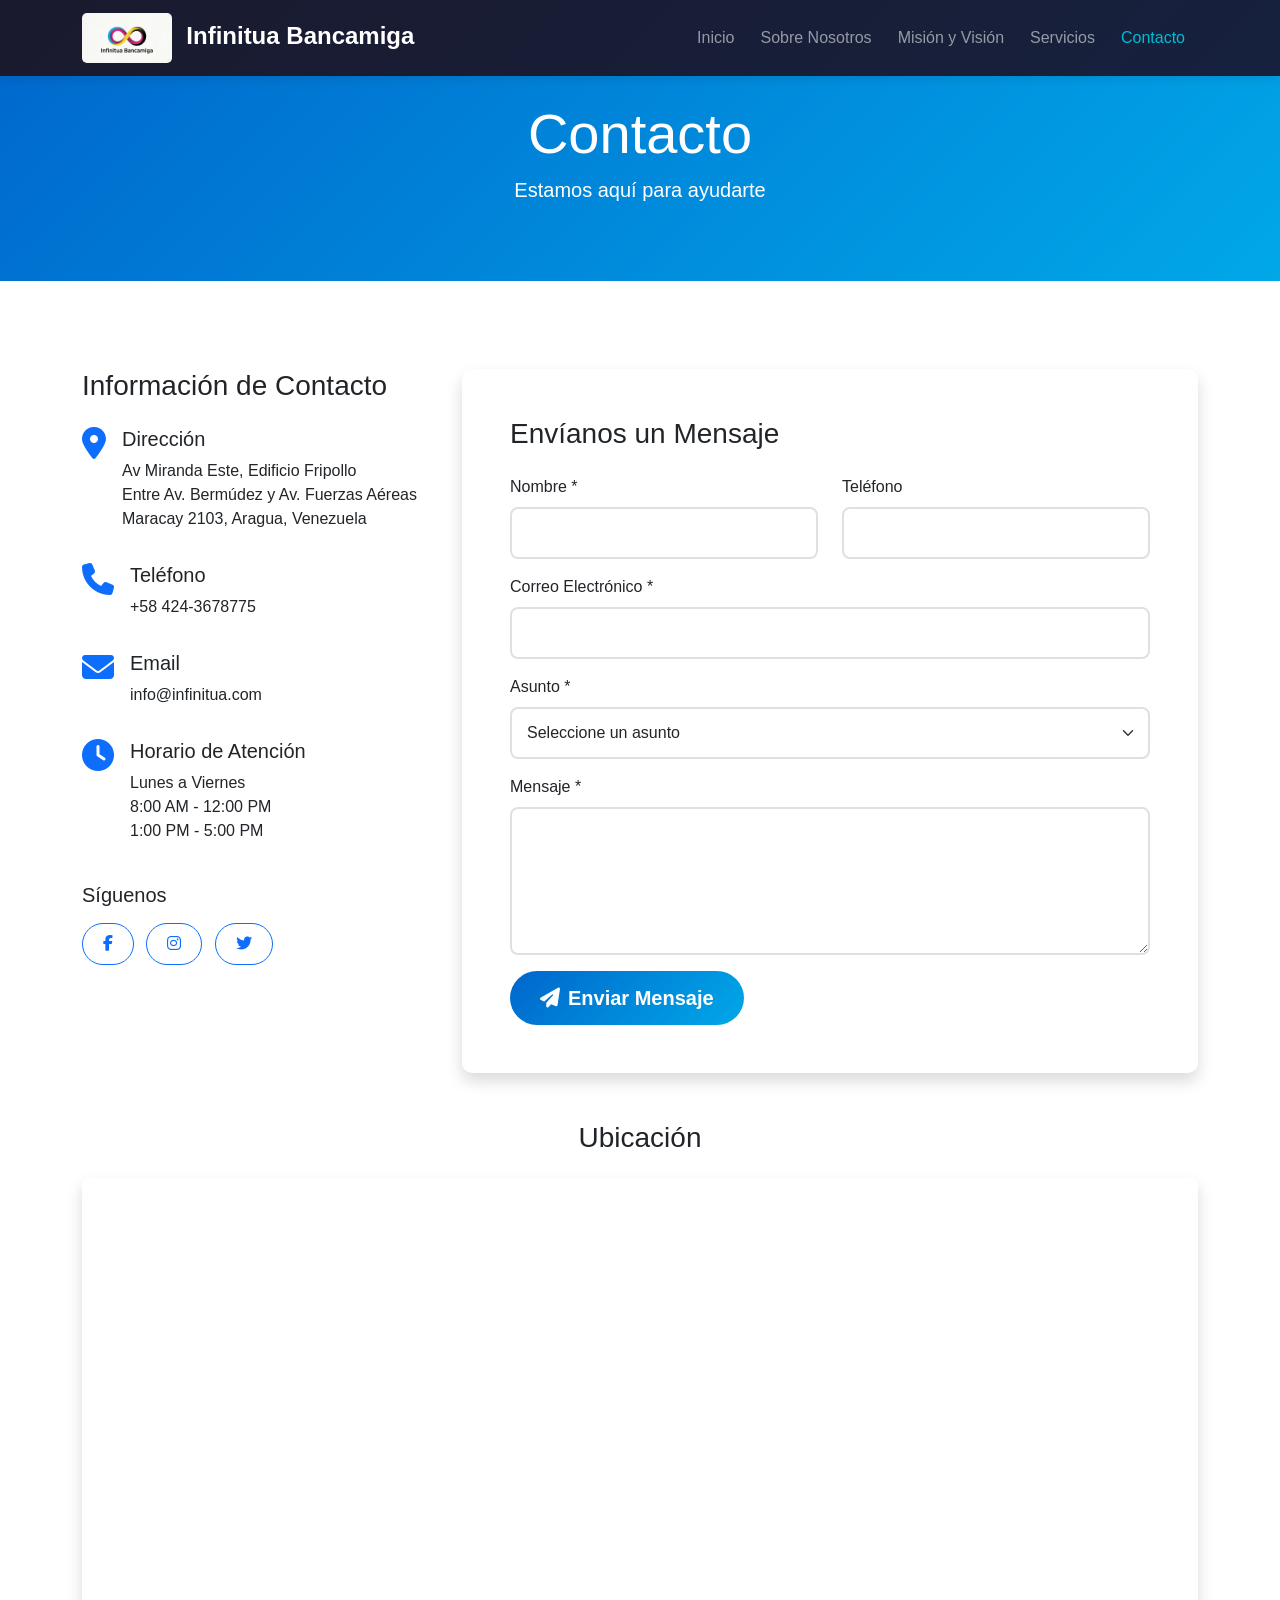
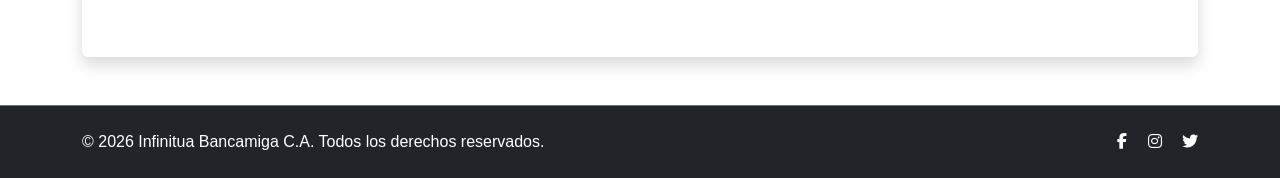
==== contacto.html @ 6f5a1e12 "Add files via upload" ====
<!DOCTYPE html>
<html lang="es">
<head>
    <meta charset="UTF-8">
    <meta name="viewport" content="width=device-width, initial-scale=1.0">
    <meta name="description" content="Contacta a Infinitua Bancamiga. Estamos en Maracay, Aragua. Teléfono: +58 424-3678775">
    <title>Contacto | Infinitua Bancamiga</title>
    
    <link href="https://cdn.jsdelivr.net/npm/bootstrap@5.3.0/dist/css/bootstrap.min.css" rel="stylesheet">
    <link rel="stylesheet" href="https://cdnjs.cloudflare.com/ajax/libs/font-awesome/6.4.0/css/all.min.css">
    <link rel="stylesheet" href="css/styles.css">
</head>
<body>
    <!-- Navigation -->
    <nav class="navbar navbar-expand-lg navbar-dark fixed-top">
        <div class="container">
            <a class="navbar-brand" href="index.html">
                <img src="logo.png" alt="Infinitua Bancamiga" height="50">
                <span class="ms-2">Infinitua Bancamiga</span>
            </a>
            <button class="navbar-toggler" type="button" data-bs-toggle="collapse" data-bs-target="#navbarNav">
                <span class="navbar-toggler-icon"></span>
            </button>
            <div class="collapse navbar-collapse" id="navbarNav">
                <ul class="navbar-nav ms-auto">
                    <li class="nav-item">
                        <a class="nav-link" href="index.html">Inicio</a>
                    </li>
                    <li class="nav-item">
                        <a class="nav-link" href="nosotros.html">Sobre Nosotros</a>
                    </li>
                    <li class="nav-item">
                        <a class="nav-link" href="mision-vision.html">Misión y Visión</a>
                    </li>
                    <li class="nav-item">
                        <a class="nav-link" href="servicios.html">Servicios</a>
                    </li>
                    <li class="nav-item">
                        <a class="nav-link active" href="contacto.html">Contacto</a>
                    </li>
                </ul>
            </div>
        </div>
    </nav>

    <!-- Page Header -->
    <header class="page-header">
        <div class="container text-center text-white">
            <h1 class="display-4">Contacto</h1>
            <p class="lead">Estamos aquí para ayudarte</p>
        </div>
    </header>

    <!-- Contact Section -->
    <section class="py-5">
        <div class="container">
            <div class="row g-4">
                <!-- Contact Info -->
                <div class="col-lg-4">
                    <div class="mb-4">
                        <h3 class="mb-4">Información de Contacto</h3>
                        <div class="d-flex mb-3">
                            <div class="flex-shrink-0">
                                <i class="fas fa-map-marker-alt fa-2x text-primary"></i>
                            </div>
                            <div class="flex-grow-1 ms-3">
                                <h5>Dirección</h5>
                                <p>Av Miranda Este, Edificio Fripollo<br>Entre Av. Bermúdez y Av. Fuerzas Aéreas<br>Maracay 2103, Aragua, Venezuela</p>
                            </div>
                        </div>
                        
                        <div class="d-flex mb-3">
                            <div class="flex-shrink-0">
                                <i class="fas fa-phone fa-2x text-primary"></i>
                            </div>
                            <div class="flex-grow-1 ms-3">
                                <h5>Teléfono</h5>
                                <p>+58 424-3678775</p>
                            </div>
                        </div>
                        
                        <div class="d-flex mb-3">
                            <div class="flex-shrink-0">
                                <i class="fas fa-envelope fa-2x text-primary"></i>
                            </div>
                            <div class="flex-grow-1 ms-3">
                                <h5>Email</h5>
                                <p>info@infinitua.com</p>
                            </div>
                        </div>
                        
                        <div class="d-flex mb-3">
                            <div class="flex-shrink-0">
                                <i class="fas fa-clock fa-2x text-primary"></i>
                            </div>
                            <div class="flex-grow-1 ms-3">
                                <h5>Horario de Atención</h5>
                                <p>Lunes a Viernes<br>8:00 AM - 12:00 PM<br>1:00 PM - 5:00 PM</p>
                            </div>
                        </div>
                    </div>

                    <div>
                        <h5 class="mb-3">Síguenos</h5>
                        <a href="#" class="btn btn-outline-primary me-2"><i class="fab fa-facebook-f"></i></a>
                        <a href="#" class="btn btn-outline-primary me-2"><i class="fab fa-instagram"></i></a>
                        <a href="#" class="btn btn-outline-primary"><i class="fab fa-twitter"></i></a>
                    </div>
                </div>

                <!-- Contact Form -->
                <div class="col-lg-8">
                    <div class="card border-0 shadow">
                        <div class="card-body p-4 p-md-5">
                            <h3 class="mb-4">Envíanos un Mensaje</h3>
                            <form id="contactForm">
                                <div class="row">
                                    <div class="col-md-6 mb-3">
                                        <label for="nombre" class="form-label">Nombre *</label>
                                        <input type="text" class="form-control" id="nombre" name="nombre" required>
                                    </div>
                                    <div class="col-md-6 mb-3">
                                        <label for="telefono" class="form-label">Teléfono</label>
                                        <input type="tel" class="form-control" id="telefono" name="telefono">
                                    </div>
                                </div>
                                
                                <div class="mb-3">
                                    <label for="email" class="form-label">Correo Electrónico *</label>
                                    <input type="email" class="form-control" id="email" name="email" required>
                                </div>
                                
                                <div class="mb-3">
                                    <label for="asunto" class="form-label">Asunto *</label>
                                    <select class="form-select" id="asunto" name="asunto" required>
                                        <option value="">Seleccione un asunto</option>
                                        <option value="cotizacion">Solicitud de Cotización</option>
                                        <option value="informacion">Información General</option>
                                        <option value="diseno">Servicios de Diseño</option>
                                        <option value="impresion">Servicios de Impresión</option>
                                        <option value="otro">Otro</option>
                                    </select>
                                </div>
                                
                                <div class="mb-3">
                                    <label for="mensaje" class="form-label">Mensaje *</label>
                                    <textarea class="form-control" id="mensaje" name="mensaje" rows="5" required></textarea>
                                </div>
                                
                                <button type="submit" class="btn btn-primary btn-lg">
                                    <i class="fas fa-paper-plane me-2"></i>Enviar Mensaje
                                </button>
                            </form>
                        </div>
                    </div>
                </div>
            </div>

            <!-- Map -->
            <div class="row mt-5">
                <div class="col-12">
                    <h3 class="mb-4 text-center">Ubicación</h3>
                    <div class="ratio ratio-21x9 rounded overflow-hidden shadow">
                        <iframe 
                            src="https://www.google.com/maps/embed?pb=!1m18!1m12!1m3!1d3925.1234567890123!2d-67.59123456789012!3d10.241234567890123!2m3!1f0!2f0!3f0!3m2!1i1024!2i768!4f13.1!3m3!1m2!1s0x8c2b1234567890ab%3A0x1234567890abcdef!2sAv%20Miranda%20Este%2C%20Maracay%202103%2C%20Aragua!5e0!3m2!1ses!2sve!4v1234567890123!5m2!1ses!2sve" 
                            style="border:0;" 
                            allowfullscreen="" 
                            loading="lazy" 
                            referrerpolicy="no-referrer-when-downgrade">
                        </iframe>
                    </div>
                </div>
            </div>
        </div>
    </section>

    <!-- Footer -->
    <footer class="bg-dark text-white py-4 border-top border-secondary">
        <div class="container">
            <div class="row">
                <div class="col-md-6">
                    <p class="mb-0">&copy; 2026 Infinitua Bancamiga C.A. Todos los derechos reservados.</p>
                </div>
                <div class="col-md-6 text-md-end">
                    <a href="#" class="text-white me-3"><i class="fab fa-facebook-f"></i></a>
                    <a href="#" class="text-white me-3"><i class="fab fa-instagram"></i></a>
                    <a href="#" class="text-white"><i class="fab fa-twitter"></i></a>
                </div>
            </div>
        </div>
    </footer>

    <script src="https://cdn.jsdelivr.net/npm/bootstrap@5.3.0/dist/js/bootstrap.bundle.min.js"></script>
    <script src="js/main.js"></script>
</body>
</html>
---- css/styles.css ----
/* Variables */
:root {
    --primary-color: #0066cc;
    --secondary-color: #00a8e8;
    --accent-cyan: #00bcd4;
    --accent-magenta: #e91e63;
    --accent-yellow: #ffeb3b;
    --accent-black: #212121;
    --dark-bg: #1a1a2e;
}

/* General Styles */
body {
    font-family: 'Segoe UI', Tahoma, Geneva, Verdana, sans-serif;
    padding-top: 76px;
}

/* Navbar */
.navbar {
    background: linear-gradient(135deg, var(--dark-bg) 0%, #16213e 100%);
    box-shadow: 0 2px 10px rgba(0,0,0,0.1);
    transition: all 0.3s ease;
}

.navbar-brand {
    font-weight: 700;
    font-size: 1.5rem;
}

.navbar-brand img {
    border-radius: 5px;
}

.nav-link {
    font-weight: 500;
    margin: 0 5px;
    transition: color 0.3s ease;
}

.nav-link:hover,
.nav-link.active {
    color: var(--accent-cyan) !important;
}

/* Hero Section */
.hero-section {
    background: linear-gradient(135deg, rgba(0,102,204,0.9) 0%, rgba(0,168,232,0.8) 100%),
                url('https://images.unsplash.com/photo-1562654501-a0ccc02a9e1a?w=1920') center/cover;
    min-height: 600px;
    display: flex;
    align-items: center;
    margin-top: -76px;
    padding-top: 76px;
}

/* Page Header */
.page-header {
    background: linear-gradient(135deg, var(--primary-color) 0%, var(--secondary-color) 100%);
    padding: 100px 0 60px;
    margin-top: -76px;
    margin-bottom: 40px;
}

/* Feature Cards */
.feature-card {
    background: white;
    border-radius: 10px;
    box-shadow: 0 5px 15px rgba(0,0,0,0.08);
    transition: transform 0.3s ease, box-shadow 0.3s ease;
    height: 100%;
}

.feature-card:hover {
    transform: translateY(-10px);
    box-shadow: 0 15px 30px rgba(0,0,0,0.15);
}

/* Cards */
.card {
    transition: transform 0.3s ease, box-shadow 0.3s ease;
    border-radius: 10px;
    overflow: hidden;
}

.hover-shadow:hover {
    transform: translateY(-5px);
    box-shadow: 0 15px 35px rgba(0,0,0,0.2) !important;
}

.card-img-top {
    height: 250px;
    object-fit: cover;
}

/* Buttons */
.btn-primary {
    background: linear-gradient(135deg, var(--primary-color) 0%, var(--secondary-color) 100%);
    border: none;
    padding: 12px 30px;
    font-weight: 600;
    border-radius: 50px;
    transition: all 0.3s ease;
}

.btn-primary:hover {
    transform: translateY(-2px);
    box-shadow: 0 5px 15px rgba(0,102,204,0.4);
}

.btn-outline-primary {
    border-radius: 50px;
    padding: 8px 20px;
}

/* Form Styles */
.form-control,
.form-select {
    padding: 12px 15px;
    border-radius: 8px;
    border: 2px solid #e0e0e0;
    transition: all 0.3s ease;
}

.form-control:focus,
.form-select:focus {
    border-color: var(--primary-color);
    box-shadow: 0 0 0 0.2rem rgba(0,102,204,0.25);
}

/* Social Media Icons */
.fab {
    transition: transform 0.3s ease;
}

.fab:hover {
    transform: scale(1.2);
}

/* Footer */
footer a {
    transition: color 0.3s ease;
}

footer a:hover {
    color: var(--accent-cyan) !important;
}

/* Animations */
@keyframes fadeInUp {
    from {
        opacity: 0;
        transform: translateY(30px);
    }
    to {
        opacity: 1;
        transform: translateY(0);
    }
}

.animate-on-scroll {
    animation: fadeInUp 0.8s ease forwards;
}

/* Responsive */
@media (max-width: 768px) {
    .hero-section {
        min-height: 500px;
        text-align: center;
    }
    
    .hero-section h1 {
        font-size: 2rem;
    }
    
    .page-header {
        padding: 80px 0 40px;
    }
    
    .navbar-brand span {
        font-size: 1.2rem;
    }
}

/* Custom Scrollbar */
::-webkit-scrollbar {
    width: 10px;
}

::-webkit-scrollbar-track {
    background: #f1f1f1;
}

::-webkit-scrollbar-thumb {
    background: var(--primary-color);
    border-radius: 5px;
}

::-webkit-scrollbar-thumb:hover {
    background: var(--secondary-color);
}

/* Loading Spinner */
.spinner-overlay {
    position: fixed;
    top: 0;
    left: 0;
    width: 100%;
    height: 100%;
    background: rgba(255,255,255,0.9);
    display: flex;
    justify-content: center;
    align-items: center;
    z-index: 9999;
}

/* Print Styles */
@media print {
    .navbar,
    footer,
    .no-print {
        display: none !important;
    }
    
    body {
        padding-top: 0;
    }
}
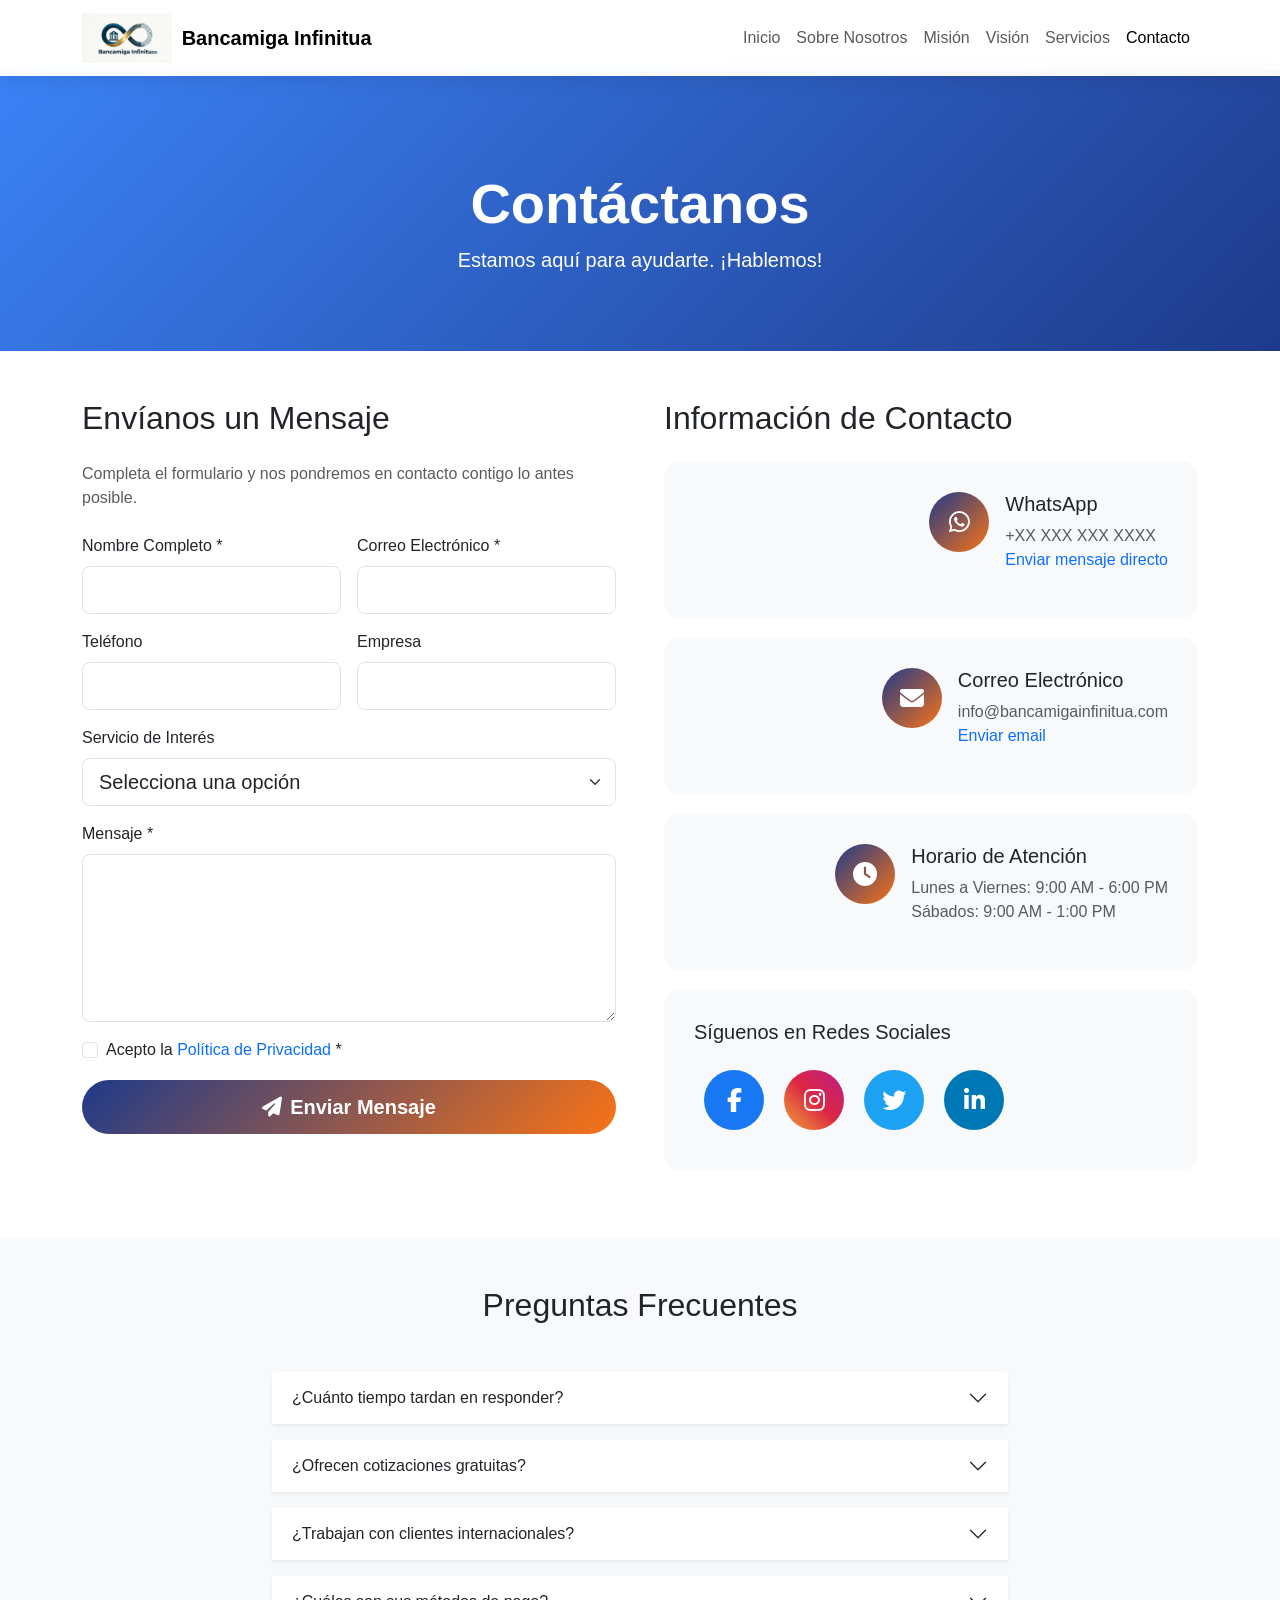
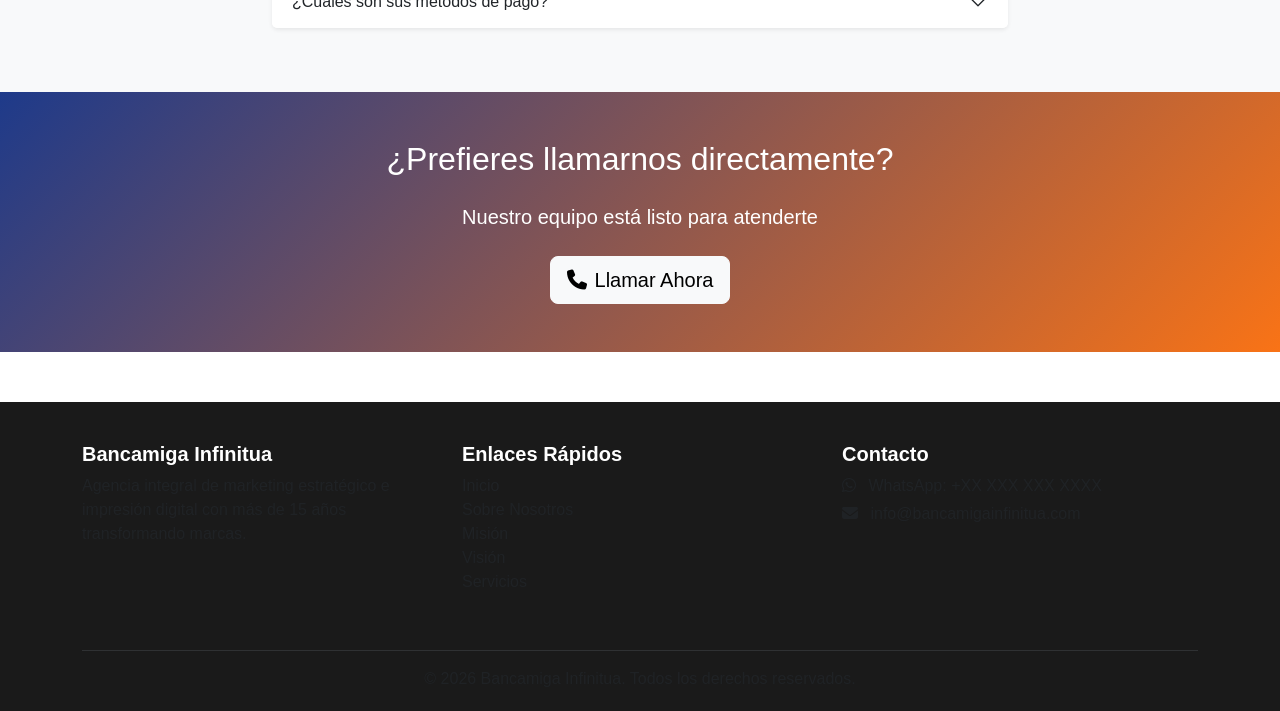
==== commit fabd7105: "Add files via upload" ====
--- a/contacto.html
+++ b/contacto.html
@@ -3,20 +3,131 @@
 <head>
     <meta charset="UTF-8">
     <meta name="viewport" content="width=device-width, initial-scale=1.0">
-    <meta name="description" content="Contacta a Infinitua Bancamiga. Estamos en Maracay, Aragua. Teléfono: +58 424-3678775">
-    <title>Contacto | Infinitua Bancamiga</title>
-    
+    <meta name="description" content="Contacta a Bancamiga Infinitua - Estamos listos para ayudarte. Escríbenos por WhatsApp, email o visita nuestras oficinas.">
+    <title>Contacto | Bancamiga Infinitua</title>
     <link href="https://cdn.jsdelivr.net/npm/bootstrap@5.3.0/dist/css/bootstrap.min.css" rel="stylesheet">
     <link rel="stylesheet" href="https://cdnjs.cloudflare.com/ajax/libs/font-awesome/6.4.0/css/all.min.css">
-    <link rel="stylesheet" href="css/styles.css">
+    <style>
+        :root {
+            --primary-color: #1e3a8a;
+            --secondary-color: #f97316;
+            --accent-color: #3b82f6;
+        }
+        
+        body {
+            font-family: 'Segoe UI', Tahoma, Geneva, Verdana, sans-serif;
+            padding-top: 70px;
+        }
+        
+        .page-header {
+            background: linear-gradient(135deg, var(--accent-color), var(--primary-color));
+            color: white;
+            padding: 100px 0 60px;
+            text-align: center;
+        }
+        
+        .navbar-brand img {
+            height: 50px;
+            margin-right: 10px;
+        }
+        
+        .navbar {
+            background: rgba(255, 255, 255, 0.95);
+            backdrop-filter: blur(10px);
+            box-shadow: 0 2px 20px rgba(0,0,0,0.1);
+        }
+        
+        .contact-card {
+            border: none;
+            border-radius: 15px;
+            transition: all 0.3s;
+            background: white;
+            box-shadow: 0 5px 15px rgba(0,0,0,0.1);
+            height: 100%;
+        }
+        
+        .contact-card:hover {
+            transform: translateY(-5px);
+            box-shadow: 0 10px 25px rgba(0,0,0,0.15);
+        }
+        
+        .contact-icon {
+            width: 80px;
+            height: 80px;
+            border-radius: 50%;
+            background: linear-gradient(135deg, var(--primary-color), var(--secondary-color));
+            display: flex;
+            align-items: center;
+            justify-content: center;
+            color: white;
+            font-size: 2rem;
+            margin: 0 auto 20px;
+        }
+        
+        .btn-primary {
+            background: linear-gradient(135deg, var(--primary-color), var(--secondary-color));
+            border: none;
+            padding: 12px 30px;
+            border-radius: 50px;
+            font-weight: bold;
+        }
+        
+        .btn-primary:hover {
+            background: linear-gradient(135deg, var(--secondary-color), var(--primary-color));
+            transform: scale(1.05);
+        }
+        
+        .form-control:focus {
+            border-color: var(--secondary-color);
+            box-shadow: 0 0 0 0.2rem rgba(249, 115, 22, 0.25);
+        }
+        
+        .social-icon {
+            width: 60px;
+            height: 60px;
+            border-radius: 50%;
+            display: flex;
+            align-items: center;
+            justify-content: center;
+            margin: 10px;
+            transition: all 0.3s;
+            color: white;
+            font-size: 1.5rem;
+            text-decoration: none;
+        }
+        
+        .social-icon:hover {
+            transform: scale(1.2);
+        }
+        
+        .facebook { background: #1877f2; }
+        .instagram { background: linear-gradient(45deg, #f09433, #e6683c, #dc2743, #cc2366, #bc1888); }
+        .twitter { background: #1da1f2; }
+        .linkedin { background: #0077b5; }
+        .whatsapp { background: #25d366; }
+        
+        footer {
+            background: #1a1a1a;
+            color: white;
+            padding: 40px 0 20px;
+            margin-top: 50px;
+        }
+        
+        .contact-info-box {
+            background: #f8f9fa;
+            padding: 30px;
+            border-radius: 15px;
+            margin-bottom: 20px;
+        }
+    </style>
 </head>
 <body>
-    <!-- Navigation -->
-    <nav class="navbar navbar-expand-lg navbar-dark fixed-top">
-        <div class="container">
-            <a class="navbar-brand" href="index.html">
-                <img src="logo.png" alt="Infinitua Bancamiga" height="50">
-                <span class="ms-2">Infinitua Bancamiga</span>
+    <!-- Navbar -->
+    <nav class="navbar navbar-expand-lg navbar-light fixed-top">
+        <div class="container">
+            <a class="navbar-brand d-flex align-items-center" href="index.html">
+                <img src="logo.png" alt="Bancamiga Infinitua Logo">
+                <span class="fw-bold">Bancamiga Infinitua</span>
             </a>
             <button class="navbar-toggler" type="button" data-bs-toggle="collapse" data-bs-target="#navbarNav">
                 <span class="navbar-toggler-icon"></span>
@@ -27,13 +138,16 @@
                         <a class="nav-link" href="index.html">Inicio</a>
                     </li>
                     <li class="nav-item">
-                        <a class="nav-link" href="nosotros.html">Sobre Nosotros</a>
-                    </li>
-                    <li class="nav-item">
-                        <a class="nav-link" href="mision-vision.html">Misión y Visión</a>
-                    </li>
-                    <li class="nav-item">
-                        <a class="nav-link" href="servicios.html">Servicios</a>
+                        <a class="nav-link" href="sobre-nosotros.html">Sobre Nosotros</a>
+                    </li>
+                    <li class="nav-item">
+                        <a class="nav-link" href="mision.html">Misión</a>
+                    </li>
+                    <li class="nav-item">
+                        <a class="nav-link" href="vision.html">Visión</a>
+                    </li>
+                    <li class="nav-item">
+                        <a class="nav-link" href="productos.html">Servicios</a>
                     </li>
                     <li class="nav-item">
                         <a class="nav-link active" href="contacto.html">Contacto</a>
@@ -44,153 +158,262 @@
     </nav>
 
     <!-- Page Header -->
-    <header class="page-header">
-        <div class="container text-center text-white">
-            <h1 class="display-4">Contacto</h1>
-            <p class="lead">Estamos aquí para ayudarte</p>
-        </div>
-    </header>
+    <section class="page-header">
+        <div class="container">
+            <h1 class="display-4 fw-bold">Contáctanos</h1>
+            <p class="lead">Estamos aquí para ayudarte. ¡Hablemos!</p>
+        </div>
+    </section>
 
     <!-- Contact Section -->
     <section class="py-5">
         <div class="container">
-            <div class="row g-4">
-                <!-- Contact Info -->
-                <div class="col-lg-4">
-                    <div class="mb-4">
-                        <h3 class="mb-4">Información de Contacto</h3>
-                        <div class="d-flex mb-3">
-                            <div class="flex-shrink-0">
-                                <i class="fas fa-map-marker-alt fa-2x text-primary"></i>
-                            </div>
-                            <div class="flex-grow-1 ms-3">
-                                <h5>Dirección</h5>
-                                <p>Av Miranda Este, Edificio Fripollo<br>Entre Av. Bermúdez y Av. Fuerzas Aéreas<br>Maracay 2103, Aragua, Venezuela</p>
-                            </div>
-                        </div>
-                        
-                        <div class="d-flex mb-3">
-                            <div class="flex-shrink-0">
-                                <i class="fas fa-phone fa-2x text-primary"></i>
-                            </div>
-                            <div class="flex-grow-1 ms-3">
-                                <h5>Teléfono</h5>
-                                <p>+58 424-3678775</p>
-                            </div>
-                        </div>
-                        
-                        <div class="d-flex mb-3">
-                            <div class="flex-shrink-0">
-                                <i class="fas fa-envelope fa-2x text-primary"></i>
-                            </div>
-                            <div class="flex-grow-1 ms-3">
-                                <h5>Email</h5>
-                                <p>info@infinitua.com</p>
-                            </div>
-                        </div>
-                        
-                        <div class="d-flex mb-3">
-                            <div class="flex-shrink-0">
-                                <i class="fas fa-clock fa-2x text-primary"></i>
-                            </div>
-                            <div class="flex-grow-1 ms-3">
-                                <h5>Horario de Atención</h5>
-                                <p>Lunes a Viernes<br>8:00 AM - 12:00 PM<br>1:00 PM - 5:00 PM</p>
-                            </div>
-                        </div>
-                    </div>
-
-                    <div>
-                        <h5 class="mb-3">Síguenos</h5>
-                        <a href="#" class="btn btn-outline-primary me-2"><i class="fab fa-facebook-f"></i></a>
-                        <a href="#" class="btn btn-outline-primary me-2"><i class="fab fa-instagram"></i></a>
-                        <a href="#" class="btn btn-outline-primary"><i class="fab fa-twitter"></i></a>
-                    </div>
-                </div>
-
-                <!-- Contact Form -->
-                <div class="col-lg-8">
-                    <div class="card border-0 shadow">
-                        <div class="card-body p-4 p-md-5">
-                            <h3 class="mb-4">Envíanos un Mensaje</h3>
-                            <form id="contactForm">
-                                <div class="row">
-                                    <div class="col-md-6 mb-3">
-                                        <label for="nombre" class="form-label">Nombre *</label>
-                                        <input type="text" class="form-control" id="nombre" name="nombre" required>
-                                    </div>
-                                    <div class="col-md-6 mb-3">
-                                        <label for="telefono" class="form-label">Teléfono</label>
-                                        <input type="tel" class="form-control" id="telefono" name="telefono">
-                                    </div>
+            <div class="row g-5">
+                <div class="col-lg-6">
+                    <h2 class="mb-4">Envíanos un Mensaje</h2>
+                    <p class="text-muted mb-4">Completa el formulario y nos pondremos en contacto contigo lo antes posible.</p>
+                    
+                    <form id="contactForm" class="needs-validation" novalidate>
+                        <div class="row g-3">
+                            <div class="col-md-6">
+                                <label for="nombre" class="form-label">Nombre Completo *</label>
+                                <input type="text" class="form-control form-control-lg" id="nombre" required>
+                                <div class="invalid-feedback">Por favor ingresa tu nombre.</div>
+                            </div>
+                            <div class="col-md-6">
+                                <label for="email" class="form-label">Correo Electrónico *</label>
+                                <input type="email" class="form-control form-control-lg" id="email" required>
+                                <div class="invalid-feedback">Por favor ingresa un email válido.</div>
+                            </div>
+                            <div class="col-md-6">
+                                <label for="telefono" class="form-label">Teléfono</label>
+                                <input type="tel" class="form-control form-control-lg" id="telefono">
+                            </div>
+                            <div class="col-md-6">
+                                <label for="empresa" class="form-label">Empresa</label>
+                                <input type="text" class="form-control form-control-lg" id="empresa">
+                            </div>
+                            <div class="col-12">
+                                <label for="servicio" class="form-label">Servicio de Interés</label>
+                                <select class="form-select form-select-lg" id="servicio">
+                                    <option value="">Selecciona una opción</option>
+                                    <option value="marketing">Marketing Estratégico</option>
+                                    <option value="impresion">Impresión Digital</option>
+                                    <option value="diseno">Diseño Gráfico</option>
+                                    <option value="web">Diseño Web</option>
+                                    <option value="otro">Otro</option>
+                                </select>
+                            </div>
+                            <div class="col-12">
+                                <label for="mensaje" class="form-label">Mensaje *</label>
+                                <textarea class="form-control form-control-lg" id="mensaje" rows="5" required></textarea>
+                                <div class="invalid-feedback">Por favor escribe tu mensaje.</div>
+                            </div>
+                            <div class="col-12">
+                                <div class="form-check">
+                                    <input class="form-check-input" type="checkbox" id="privacidad" required>
+                                    <label class="form-check-label" for="privacidad">
+                                        Acepto la <a href="#" class="text-decoration-none">Política de Privacidad</a> *
+                                    </label>
+                                    <div class="invalid-feedback">Debes aceptar la política de privacidad.</div>
                                 </div>
-                                
-                                <div class="mb-3">
-                                    <label for="email" class="form-label">Correo Electrónico *</label>
-                                    <input type="email" class="form-control" id="email" name="email" required>
-                                </div>
-                                
-                                <div class="mb-3">
-                                    <label for="asunto" class="form-label">Asunto *</label>
-                                    <select class="form-select" id="asunto" name="asunto" required>
-                                        <option value="">Seleccione un asunto</option>
-                                        <option value="cotizacion">Solicitud de Cotización</option>
-                                        <option value="informacion">Información General</option>
-                                        <option value="diseno">Servicios de Diseño</option>
-                                        <option value="impresion">Servicios de Impresión</option>
-                                        <option value="otro">Otro</option>
-                                    </select>
-                                </div>
-                                
-                                <div class="mb-3">
-                                    <label for="mensaje" class="form-label">Mensaje *</label>
-                                    <textarea class="form-control" id="mensaje" name="mensaje" rows="5" required></textarea>
-                                </div>
-                                
-                                <button type="submit" class="btn btn-primary btn-lg">
+                            </div>
+                            <div class="col-12">
+                                <button type="submit" class="btn btn-primary btn-lg w-100">
                                     <i class="fas fa-paper-plane me-2"></i>Enviar Mensaje
                                 </button>
-                            </form>
+                            </div>
+                        </div>
+                    </form>
+                </div>
+                
+                <div class="col-lg-6">
+                    <h2 class="mb-4">Información de Contacto</h2>
+                    
+                    <div class="contact-info-box">
+                        <div class="d-flex align-items-start mb-3">
+                            <div class="contact-icon me-3" style="width: 60px; height: 60px; font-size: 1.5rem; flex-shrink: 0;">
+                                <i class="fab fa-whatsapp"></i>
+                            </div>
+                            <div>
+                                <h5>WhatsApp</h5>
+                                <p class="text-muted mb-0">+XX XXX XXX XXXX</p>
+                                <a href="https://wa.me/XXXXXXXXXX" class="text-decoration-none">Enviar mensaje directo</a>
+                            </div>
                         </div>
                     </div>
+                    
+                    <div class="contact-info-box">
+                        <div class="d-flex align-items-start mb-3">
+                            <div class="contact-icon me-3" style="width: 60px; height: 60px; font-size: 1.5rem; flex-shrink: 0;">
+                                <i class="fas fa-envelope"></i>
+                            </div>
+                            <div>
+                                <h5>Correo Electrónico</h5>
+                                <p class="text-muted mb-0">info@bancamigainfinitua.com</p>
+                                <a href="mailto:info@bancamigainfinitua.com" class="text-decoration-none">Enviar email</a>
+                            </div>
+                        </div>
+                    </div>
+                    
+                    <div class="contact-info-box">
+                        <div class="d-flex align-items-start mb-3">
+                            <div class="contact-icon me-3" style="width: 60px; height: 60px; font-size: 1.5rem; flex-shrink: 0;">
+                                <i class="fas fa-clock"></i>
+                            </div>
+                            <div>
+                                <h5>Horario de Atención</h5>
+                                <p class="text-muted mb-0">Lunes a Viernes: 9:00 AM - 6:00 PM</p>
+                                <p class="text-muted mb-0">Sábados: 9:00 AM - 1:00 PM</p>
+                            </div>
+                        </div>
+                    </div>
+                    
+                    <div class="contact-info-box">
+                        <h5 class="mb-3">Síguenos en Redes Sociales</h5>
+                        <div class="d-flex justify-content-start flex-wrap">
+                            <a href="#" class="social-icon facebook" aria-label="Facebook">
+                                <i class="fab fa-facebook-f"></i>
+                            </a>
+                            <a href="#" class="social-icon instagram" aria-label="Instagram">
+                                <i class="fab fa-instagram"></i>
+                            </a>
+                            <a href="#" class="social-icon twitter" aria-label="Twitter">
+                                <i class="fab fa-twitter"></i>
+                            </a>
+                            <a href="#" class="social-icon linkedin" aria-label="LinkedIn">
+                                <i class="fab fa-linkedin-in"></i>
+                            </a>
+                        </div>
+                    </div>
                 </div>
             </div>
-
-            <!-- Map -->
-            <div class="row mt-5">
-                <div class="col-12">
-                    <h3 class="mb-4 text-center">Ubicación</h3>
-                    <div class="ratio ratio-21x9 rounded overflow-hidden shadow">
-                        <iframe 
-                            src="https://www.google.com/maps/embed?pb=!1m18!1m12!1m3!1d3925.1234567890123!2d-67.59123456789012!3d10.241234567890123!2m3!1f0!2f0!3f0!3m2!1i1024!2i768!4f13.1!3m3!1m2!1s0x8c2b1234567890ab%3A0x1234567890abcdef!2sAv%20Miranda%20Este%2C%20Maracay%202103%2C%20Aragua!5e0!3m2!1ses!2sve!4v1234567890123!5m2!1ses!2sve" 
-                            style="border:0;" 
-                            allowfullscreen="" 
-                            loading="lazy" 
-                            referrerpolicy="no-referrer-when-downgrade">
-                        </iframe>
+        </div>
+    </section>
+
+    <!-- FAQ Section -->
+    <section class="py-5 bg-light">
+        <div class="container">
+            <h2 class="text-center mb-5">Preguntas Frecuentes</h2>
+            <div class="row justify-content-center">
+                <div class="col-lg-8">
+                    <div class="accordion" id="faqAccordion">
+                        <div class="accordion-item border-0 mb-3 shadow-sm">
+                            <h2 class="accordion-header">
+                                <button class="accordion-button collapsed" type="button" data-bs-toggle="collapse" data-bs-target="#faq1">
+                                    ¿Cuánto tiempo tardan en responder?
+                                </button>
+                            </h2>
+                            <div id="faq1" class="accordion-collapse collapse" data-bs-parent="#faqAccordion">
+                                <div class="accordion-body text-muted">
+                                    Nos comprometemos a responder todos los mensajes en un máximo de 24 horas hábiles. Para consultas urgentes, te recomendamos contactarnos directamente por WhatsApp.
+                                </div>
+                            </div>
+                        </div>
+                        <div class="accordion-item border-0 mb-3 shadow-sm">
+                            <h2 class="accordion-header">
+                                <button class="accordion-button collapsed" type="button" data-bs-toggle="collapse" data-bs-target="#faq2">
+                                    ¿Ofrecen cotizaciones gratuitas?
+                                </button>
+                            </h2>
+                            <div id="faq2" class="accordion-collapse collapse" data-bs-parent="#faqAccordion">
+                                <div class="accordion-body text-muted">
+                                    Sí, ofrecemos cotizaciones personalizadas sin costo ni compromiso. Solo necesitamos conocer los detalles de tu proyecto para prepararte una propuesta detallada.
+                                </div>
+                            </div>
+                        </div>
+                        <div class="accordion-item border-0 mb-3 shadow-sm">
+                            <h2 class="accordion-header">
+                                <button class="accordion-button collapsed" type="button" data-bs-toggle="collapse" data-bs-target="#faq3">
+                                    ¿Trabajan con clientes internacionales?
+                                </button>
+                            </h2>
+                            <div id="faq3" class="accordion-collapse collapse" data-bs-parent="#faqAccordion">
+                                <div class="accordion-body text-muted">
+                                    Actualmente trabajamos principalmente con clientes nacionales, pero estamos abiertos a proyectos internacionales. Contáctanos para evaluar las posibilidades de colaboración.
+                                </div>
+                            </div>
+                        </div>
+                        <div class="accordion-item border-0 mb-3 shadow-sm">
+                            <h2 class="accordion-header">
+                                <button class="accordion-button collapsed" type="button" data-bs-toggle="collapse" data-bs-target="#faq4">
+                                    ¿Cuáles son sus métodos de pago?
+                                </button>
+                            </h2>
+                            <div id="faq4" class="accordion-collapse collapse" data-bs-parent="#faqAccordion">
+                                <div class="accordion-body text-muted">
+                                    Aceptamos transferencias bancarias, pagos móviles y otros métodos de pago electrónicos. Los detalles específicos se coordinan al momento de confirmar el proyecto.
+                                </div>
+                            </div>
+                        </div>
                     </div>
                 </div>
             </div>
         </div>
     </section>
 
+    <!-- CTA Section -->
+    <section class="py-5 text-center" style="background: linear-gradient(135deg, var(--primary-color), var(--secondary-color)); color: white;">
+        <div class="container">
+            <h2 class="mb-4">¿Prefieres llamarnos directamente?</h2>
+            <p class="lead mb-4">Nuestro equipo está listo para atenderte</p>
+            <a href="tel:+XXXXXXXXXX" class="btn btn-light btn-lg">
+                <i class="fas fa-phone me-2"></i>Llamar Ahora
+            </a>
+        </div>
+    </section>
+
     <!-- Footer -->
-    <footer class="bg-dark text-white py-4 border-top border-secondary">
+    <footer>
         <div class="container">
             <div class="row">
-                <div class="col-md-6">
-                    <p class="mb-0">&copy; 2026 Infinitua Bancamiga C.A. Todos los derechos reservados.</p>
-                </div>
-                <div class="col-md-6 text-md-end">
-                    <a href="#" class="text-white me-3"><i class="fab fa-facebook-f"></i></a>
-                    <a href="#" class="text-white me-3"><i class="fab fa-instagram"></i></a>
-                    <a href="#" class="text-white"><i class="fab fa-twitter"></i></a>
+                <div class="col-md-4 mb-4">
+                    <h5 class="fw-bold">Bancamiga Infinitua</h5>
+                    <p class="text-muted">Agencia integral de marketing estratégico e impresión digital con más de 15 años transformando marcas.</p>
+                </div>
+                <div class="col-md-4 mb-4">
+                    <h5 class="fw-bold">Enlaces Rápidos</h5>
+                    <ul class="list-unstyled">
+                        <li><a href="index.html" class="text-muted text-decoration-none">Inicio</a></li>
+                        <li><a href="sobre-nosotros.html" class="text-muted text-decoration-none">Sobre Nosotros</a></li>
+                        <li><a href="mision.html" class="text-muted text-decoration-none">Misión</a></li>
+                        <li><a href="vision.html" class="text-muted text-decoration-none">Visión</a></li>
+                        <li><a href="productos.html" class="text-muted text-decoration-none">Servicios</a></li>
+                    </ul>
+                </div>
+                <div class="col-md-4 mb-4">
+                    <h5 class="fw-bold">Contacto</h5>
+                    <p class="text-muted mb-1"><i class="fab fa-whatsapp me-2"></i> WhatsApp: +XX XXX XXX XXXX</p>
+                    <p class="text-muted mb-1"><i class="fas fa-envelope me-2"></i> info@bancamigainfinitua.com</p>
                 </div>
             </div>
+            <hr class="border-secondary">
+            <div class="text-center text-muted">
+                <p class="mb-0">&copy; 2026 Bancamiga Infinitua. Todos los derechos reservados.</p>
+            </div>
         </div>
     </footer>
 
     <script src="https://cdn.jsdelivr.net/npm/bootstrap@5.3.0/dist/js/bootstrap.bundle.min.js"></script>
-    <script src="js/main.js"></script>
+    <script>
+        // Validación de formulario Bootstrap
+        (function () {
+            'use strict'
+            var forms = document.querySelectorAll('.needs-validation')
+            Array.prototype.slice.call(forms).forEach(function (form) {
+                form.addEventListener('submit', function (event) {
+                    if (!form.checkValidity()) {
+                        event.preventDefault()
+                        event.stopPropagation()
+                    } else {
+                        // Aquí puedes agregar el código para enviar el formulario
+                        alert('¡Mensaje enviado con éxito! Te contactaremos pronto.');
+                        form.reset();
+                    }
+                    form.classList.add('was-validated')
+                }, false)
+            })
+        })()
+    </script>
 </body>
 </html>
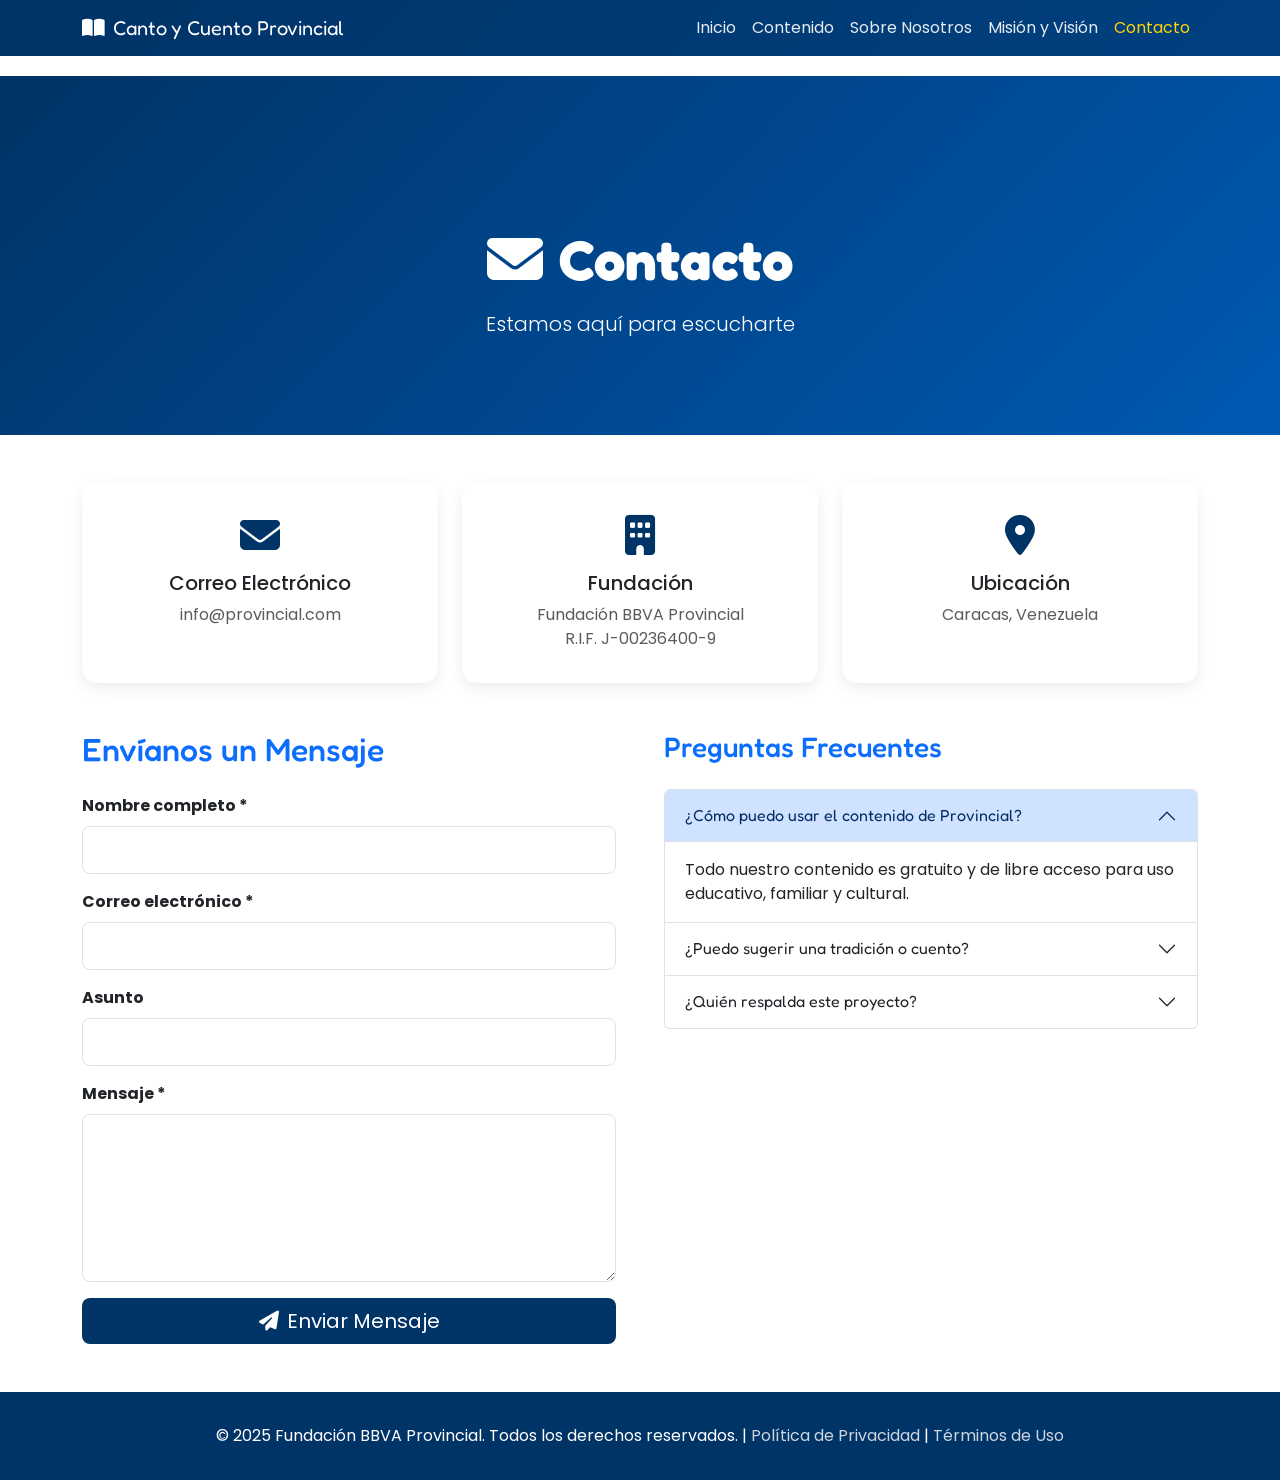
==== commit b6edb917: "Add files via upload" ====
--- a/contacto.html
+++ b/contacto.html
@@ -1,419 +1,164 @@
-<!DOCTYPE html>
-<html lang="es">
-<head>
-    <meta charset="UTF-8">
-    <meta name="viewport" content="width=device-width, initial-scale=1.0">
-    <meta name="description" content="Contacta a Bancamiga Infinitua - Estamos listos para ayudarte. Escríbenos por WhatsApp, email o visita nuestras oficinas.">
-    <title>Contacto | Bancamiga Infinitua</title>
-    <link href="https://cdn.jsdelivr.net/npm/bootstrap@5.3.0/dist/css/bootstrap.min.css" rel="stylesheet">
-    <link rel="stylesheet" href="https://cdnjs.cloudflare.com/ajax/libs/font-awesome/6.4.0/css/all.min.css">
-    <style>
-        :root {
-            --primary-color: #1e3a8a;
-            --secondary-color: #f97316;
-            --accent-color: #3b82f6;
-        }
-        
-        body {
-            font-family: 'Segoe UI', Tahoma, Geneva, Verdana, sans-serif;
-            padding-top: 70px;
-        }
-        
-        .page-header {
-            background: linear-gradient(135deg, var(--accent-color), var(--primary-color));
-            color: white;
-            padding: 100px 0 60px;
-            text-align: center;
-        }
-        
-        .navbar-brand img {
-            height: 50px;
-            margin-right: 10px;
-        }
-        
-        .navbar {
-            background: rgba(255, 255, 255, 0.95);
-            backdrop-filter: blur(10px);
-            box-shadow: 0 2px 20px rgba(0,0,0,0.1);
-        }
-        
-        .contact-card {
-            border: none;
-            border-radius: 15px;
-            transition: all 0.3s;
-            background: white;
-            box-shadow: 0 5px 15px rgba(0,0,0,0.1);
-            height: 100%;
-        }
-        
-        .contact-card:hover {
-            transform: translateY(-5px);
-            box-shadow: 0 10px 25px rgba(0,0,0,0.15);
-        }
-        
-        .contact-icon {
-            width: 80px;
-            height: 80px;
-            border-radius: 50%;
-            background: linear-gradient(135deg, var(--primary-color), var(--secondary-color));
-            display: flex;
-            align-items: center;
-            justify-content: center;
-            color: white;
-            font-size: 2rem;
-            margin: 0 auto 20px;
-        }
-        
-        .btn-primary {
-            background: linear-gradient(135deg, var(--primary-color), var(--secondary-color));
-            border: none;
-            padding: 12px 30px;
-            border-radius: 50px;
-            font-weight: bold;
-        }
-        
-        .btn-primary:hover {
-            background: linear-gradient(135deg, var(--secondary-color), var(--primary-color));
-            transform: scale(1.05);
-        }
-        
-        .form-control:focus {
-            border-color: var(--secondary-color);
-            box-shadow: 0 0 0 0.2rem rgba(249, 115, 22, 0.25);
-        }
-        
-        .social-icon {
-            width: 60px;
-            height: 60px;
-            border-radius: 50%;
-            display: flex;
-            align-items: center;
-            justify-content: center;
-            margin: 10px;
-            transition: all 0.3s;
-            color: white;
-            font-size: 1.5rem;
-            text-decoration: none;
-        }
-        
-        .social-icon:hover {
-            transform: scale(1.2);
-        }
-        
-        .facebook { background: #1877f2; }
-        .instagram { background: linear-gradient(45deg, #f09433, #e6683c, #dc2743, #cc2366, #bc1888); }
-        .twitter { background: #1da1f2; }
-        .linkedin { background: #0077b5; }
-        .whatsapp { background: #25d366; }
-        
-        footer {
-            background: #1a1a1a;
-            color: white;
-            padding: 40px 0 20px;
-            margin-top: 50px;
-        }
-        
-        .contact-info-box {
-            background: #f8f9fa;
-            padding: 30px;
-            border-radius: 15px;
-            margin-bottom: 20px;
-        }
-    </style>
-</head>
-<body>
-    <!-- Navbar -->
-    <nav class="navbar navbar-expand-lg navbar-light fixed-top">
-        <div class="container">
-            <a class="navbar-brand d-flex align-items-center" href="index.html">
-                <img src="logo.png" alt="Bancamiga Infinitua Logo">
-                <span class="fw-bold">Bancamiga Infinitua</span>
-            </a>
-            <button class="navbar-toggler" type="button" data-bs-toggle="collapse" data-bs-target="#navbarNav">
-                <span class="navbar-toggler-icon"></span>
-            </button>
-            <div class="collapse navbar-collapse" id="navbarNav">
-                <ul class="navbar-nav ms-auto">
-                    <li class="nav-item">
-                        <a class="nav-link" href="index.html">Inicio</a>
-                    </li>
-                    <li class="nav-item">
-                        <a class="nav-link" href="sobre-nosotros.html">Sobre Nosotros</a>
-                    </li>
-                    <li class="nav-item">
-                        <a class="nav-link" href="mision.html">Misión</a>
-                    </li>
-                    <li class="nav-item">
-                        <a class="nav-link" href="vision.html">Visión</a>
-                    </li>
-                    <li class="nav-item">
-                        <a class="nav-link" href="productos.html">Servicios</a>
-                    </li>
-                    <li class="nav-item">
-                        <a class="nav-link active" href="contacto.html">Contacto</a>
-                    </li>
-                </ul>
-            </div>
-        </div>
-    </nav>
-
-    <!-- Page Header -->
-    <section class="page-header">
-        <div class="container">
-            <h1 class="display-4 fw-bold">Contáctanos</h1>
-            <p class="lead">Estamos aquí para ayudarte. ¡Hablemos!</p>
-        </div>
-    </section>
-
-    <!-- Contact Section -->
-    <section class="py-5">
-        <div class="container">
-            <div class="row g-5">
-                <div class="col-lg-6">
-                    <h2 class="mb-4">Envíanos un Mensaje</h2>
-                    <p class="text-muted mb-4">Completa el formulario y nos pondremos en contacto contigo lo antes posible.</p>
-                    
-                    <form id="contactForm" class="needs-validation" novalidate>
-                        <div class="row g-3">
-                            <div class="col-md-6">
-                                <label for="nombre" class="form-label">Nombre Completo *</label>
-                                <input type="text" class="form-control form-control-lg" id="nombre" required>
-                                <div class="invalid-feedback">Por favor ingresa tu nombre.</div>
-                            </div>
-                            <div class="col-md-6">
-                                <label for="email" class="form-label">Correo Electrónico *</label>
-                                <input type="email" class="form-control form-control-lg" id="email" required>
-                                <div class="invalid-feedback">Por favor ingresa un email válido.</div>
-                            </div>
-                            <div class="col-md-6">
-                                <label for="telefono" class="form-label">Teléfono</label>
-                                <input type="tel" class="form-control form-control-lg" id="telefono">
-                            </div>
-                            <div class="col-md-6">
-                                <label for="empresa" class="form-label">Empresa</label>
-                                <input type="text" class="form-control form-control-lg" id="empresa">
-                            </div>
-                            <div class="col-12">
-                                <label for="servicio" class="form-label">Servicio de Interés</label>
-                                <select class="form-select form-select-lg" id="servicio">
-                                    <option value="">Selecciona una opción</option>
-                                    <option value="marketing">Marketing Estratégico</option>
-                                    <option value="impresion">Impresión Digital</option>
-                                    <option value="diseno">Diseño Gráfico</option>
-                                    <option value="web">Diseño Web</option>
-                                    <option value="otro">Otro</option>
-                                </select>
-                            </div>
-                            <div class="col-12">
-                                <label for="mensaje" class="form-label">Mensaje *</label>
-                                <textarea class="form-control form-control-lg" id="mensaje" rows="5" required></textarea>
-                                <div class="invalid-feedback">Por favor escribe tu mensaje.</div>
-                            </div>
-                            <div class="col-12">
-                                <div class="form-check">
-                                    <input class="form-check-input" type="checkbox" id="privacidad" required>
-                                    <label class="form-check-label" for="privacidad">
-                                        Acepto la <a href="#" class="text-decoration-none">Política de Privacidad</a> *
-                                    </label>
-                                    <div class="invalid-feedback">Debes aceptar la política de privacidad.</div>
-                                </div>
-                            </div>
-                            <div class="col-12">
-                                <button type="submit" class="btn btn-primary btn-lg w-100">
-                                    <i class="fas fa-paper-plane me-2"></i>Enviar Mensaje
-                                </button>
-                            </div>
-                        </div>
-                    </form>
-                </div>
-                
-                <div class="col-lg-6">
-                    <h2 class="mb-4">Información de Contacto</h2>
-                    
-                    <div class="contact-info-box">
-                        <div class="d-flex align-items-start mb-3">
-                            <div class="contact-icon me-3" style="width: 60px; height: 60px; font-size: 1.5rem; flex-shrink: 0;">
-                                <i class="fab fa-whatsapp"></i>
-                            </div>
-                            <div>
-                                <h5>WhatsApp</h5>
-                                <p class="text-muted mb-0">+XX XXX XXX XXXX</p>
-                                <a href="https://wa.me/XXXXXXXXXX" class="text-decoration-none">Enviar mensaje directo</a>
-                            </div>
-                        </div>
-                    </div>
-                    
-                    <div class="contact-info-box">
-                        <div class="d-flex align-items-start mb-3">
-                            <div class="contact-icon me-3" style="width: 60px; height: 60px; font-size: 1.5rem; flex-shrink: 0;">
-                                <i class="fas fa-envelope"></i>
-                            </div>
-                            <div>
-                                <h5>Correo Electrónico</h5>
-                                <p class="text-muted mb-0">info@bancamigainfinitua.com</p>
-                                <a href="mailto:info@bancamigainfinitua.com" class="text-decoration-none">Enviar email</a>
-                            </div>
-                        </div>
-                    </div>
-                    
-                    <div class="contact-info-box">
-                        <div class="d-flex align-items-start mb-3">
-                            <div class="contact-icon me-3" style="width: 60px; height: 60px; font-size: 1.5rem; flex-shrink: 0;">
-                                <i class="fas fa-clock"></i>
-                            </div>
-                            <div>
-                                <h5>Horario de Atención</h5>
-                                <p class="text-muted mb-0">Lunes a Viernes: 9:00 AM - 6:00 PM</p>
-                                <p class="text-muted mb-0">Sábados: 9:00 AM - 1:00 PM</p>
-                            </div>
-                        </div>
-                    </div>
-                    
-                    <div class="contact-info-box">
-                        <h5 class="mb-3">Síguenos en Redes Sociales</h5>
-                        <div class="d-flex justify-content-start flex-wrap">
-                            <a href="#" class="social-icon facebook" aria-label="Facebook">
-                                <i class="fab fa-facebook-f"></i>
-                            </a>
-                            <a href="#" class="social-icon instagram" aria-label="Instagram">
-                                <i class="fab fa-instagram"></i>
-                            </a>
-                            <a href="#" class="social-icon twitter" aria-label="Twitter">
-                                <i class="fab fa-twitter"></i>
-                            </a>
-                            <a href="#" class="social-icon linkedin" aria-label="LinkedIn">
-                                <i class="fab fa-linkedin-in"></i>
-                            </a>
-                        </div>
-                    </div>
-                </div>
-            </div>
-        </div>
-    </section>
-
-    <!-- FAQ Section -->
-    <section class="py-5 bg-light">
-        <div class="container">
-            <h2 class="text-center mb-5">Preguntas Frecuentes</h2>
-            <div class="row justify-content-center">
-                <div class="col-lg-8">
-                    <div class="accordion" id="faqAccordion">
-                        <div class="accordion-item border-0 mb-3 shadow-sm">
-                            <h2 class="accordion-header">
-                                <button class="accordion-button collapsed" type="button" data-bs-toggle="collapse" data-bs-target="#faq1">
-                                    ¿Cuánto tiempo tardan en responder?
-                                </button>
-                            </h2>
-                            <div id="faq1" class="accordion-collapse collapse" data-bs-parent="#faqAccordion">
-                                <div class="accordion-body text-muted">
-                                    Nos comprometemos a responder todos los mensajes en un máximo de 24 horas hábiles. Para consultas urgentes, te recomendamos contactarnos directamente por WhatsApp.
-                                </div>
-                            </div>
-                        </div>
-                        <div class="accordion-item border-0 mb-3 shadow-sm">
-                            <h2 class="accordion-header">
-                                <button class="accordion-button collapsed" type="button" data-bs-toggle="collapse" data-bs-target="#faq2">
-                                    ¿Ofrecen cotizaciones gratuitas?
-                                </button>
-                            </h2>
-                            <div id="faq2" class="accordion-collapse collapse" data-bs-parent="#faqAccordion">
-                                <div class="accordion-body text-muted">
-                                    Sí, ofrecemos cotizaciones personalizadas sin costo ni compromiso. Solo necesitamos conocer los detalles de tu proyecto para prepararte una propuesta detallada.
-                                </div>
-                            </div>
-                        </div>
-                        <div class="accordion-item border-0 mb-3 shadow-sm">
-                            <h2 class="accordion-header">
-                                <button class="accordion-button collapsed" type="button" data-bs-toggle="collapse" data-bs-target="#faq3">
-                                    ¿Trabajan con clientes internacionales?
-                                </button>
-                            </h2>
-                            <div id="faq3" class="accordion-collapse collapse" data-bs-parent="#faqAccordion">
-                                <div class="accordion-body text-muted">
-                                    Actualmente trabajamos principalmente con clientes nacionales, pero estamos abiertos a proyectos internacionales. Contáctanos para evaluar las posibilidades de colaboración.
-                                </div>
-                            </div>
-                        </div>
-                        <div class="accordion-item border-0 mb-3 shadow-sm">
-                            <h2 class="accordion-header">
-                                <button class="accordion-button collapsed" type="button" data-bs-toggle="collapse" data-bs-target="#faq4">
-                                    ¿Cuáles son sus métodos de pago?
-                                </button>
-                            </h2>
-                            <div id="faq4" class="accordion-collapse collapse" data-bs-parent="#faqAccordion">
-                                <div class="accordion-body text-muted">
-                                    Aceptamos transferencias bancarias, pagos móviles y otros métodos de pago electrónicos. Los detalles específicos se coordinan al momento de confirmar el proyecto.
-                                </div>
-                            </div>
-                        </div>
-                    </div>
-                </div>
-            </div>
-        </div>
-    </section>
-
-    <!-- CTA Section -->
-    <section class="py-5 text-center" style="background: linear-gradient(135deg, var(--primary-color), var(--secondary-color)); color: white;">
-        <div class="container">
-            <h2 class="mb-4">¿Prefieres llamarnos directamente?</h2>
-            <p class="lead mb-4">Nuestro equipo está listo para atenderte</p>
-            <a href="tel:+XXXXXXXXXX" class="btn btn-light btn-lg">
-                <i class="fas fa-phone me-2"></i>Llamar Ahora
-            </a>
-        </div>
-    </section>
-
-    <!-- Footer -->
-    <footer>
-        <div class="container">
-            <div class="row">
-                <div class="col-md-4 mb-4">
-                    <h5 class="fw-bold">Bancamiga Infinitua</h5>
-                    <p class="text-muted">Agencia integral de marketing estratégico e impresión digital con más de 15 años transformando marcas.</p>
-                </div>
-                <div class="col-md-4 mb-4">
-                    <h5 class="fw-bold">Enlaces Rápidos</h5>
-                    <ul class="list-unstyled">
-                        <li><a href="index.html" class="text-muted text-decoration-none">Inicio</a></li>
-                        <li><a href="sobre-nosotros.html" class="text-muted text-decoration-none">Sobre Nosotros</a></li>
-                        <li><a href="mision.html" class="text-muted text-decoration-none">Misión</a></li>
-                        <li><a href="vision.html" class="text-muted text-decoration-none">Visión</a></li>
-                        <li><a href="productos.html" class="text-muted text-decoration-none">Servicios</a></li>
-                    </ul>
-                </div>
-                <div class="col-md-4 mb-4">
-                    <h5 class="fw-bold">Contacto</h5>
-                    <p class="text-muted mb-1"><i class="fab fa-whatsapp me-2"></i> WhatsApp: +XX XXX XXX XXXX</p>
-                    <p class="text-muted mb-1"><i class="fas fa-envelope me-2"></i> info@bancamigainfinitua.com</p>
-                </div>
-            </div>
-            <hr class="border-secondary">
-            <div class="text-center text-muted">
-                <p class="mb-0">&copy; 2026 Bancamiga Infinitua. Todos los derechos reservados.</p>
-            </div>
-        </div>
-    </footer>
-
-    <script src="https://cdn.jsdelivr.net/npm/bootstrap@5.3.0/dist/js/bootstrap.bundle.min.js"></script>
-    <script>
-        // Validación de formulario Bootstrap
-        (function () {
-            'use strict'
-            var forms = document.querySelectorAll('.needs-validation')
-            Array.prototype.slice.call(forms).forEach(function (form) {
-                form.addEventListener('submit', function (event) {
-                    if (!form.checkValidity()) {
-                        event.preventDefault()
-                        event.stopPropagation()
-                    } else {
-                        // Aquí puedes agregar el código para enviar el formulario
-                        alert('¡Mensaje enviado con éxito! Te contactaremos pronto.');
-                        form.reset();
-                    }
-                    form.classList.add('was-validated')
-                }, false)
-            })
-        })()
-    </script>
-</body>
+<!DOCTYPE html>
+<html lang="es">
+<head>
+    <meta charset="UTF-8">
+    <meta name="viewport" content="width=device-width, initial-scale=1.0">
+    <meta name="description" content="Contacto - Canto y Cuento Provincial. Escríbenos, estamos aquí para ayudarte">
+    <title>Contacto | Canto y Cuento Provincial</title>
+    <link href="https://cdn.jsdelivr.net/npm/bootstrap@5.3.0/dist/css/bootstrap.min.css" rel="stylesheet">
+    <link rel="stylesheet" href="https://cdnjs.cloudflare.com/ajax/libs/font-awesome/6.4.0/css/all.min.css">
+    <link href="https://fonts.googleapis.com/css2?family=Poppins:wght@300;400;600;700&family=Fredoka+One&display=swap" rel="stylesheet">
+    <style>
+        :root { --primary: #003366; --secondary: #FFD700; }
+        body { font-family: 'Poppins', sans-serif; }
+        h1, h2, h3, h4 { font-family: 'Fredoka One', cursive; }
+        .navbar { background: linear-gradient(135deg, var(--primary) 0%, #004080 100%); }
+        .navbar-brand { color: white !important; font-family: 'Fredoka One', cursive; }
+        .nav-link { color: rgba(255,255,255,0.9) !important; }
+        .nav-link:hover, .nav-link.active { color: var(--secondary) !important; }
+        .page-header { background: linear-gradient(135deg, var(--primary) 0%, #0059b3 100%); padding: 150px 0 80px; margin-top: 76px; color: white; }
+        .contact-card { background: white; border-radius: 15px; padding: 2rem; text-align: center; box-shadow: 0 5px 15px rgba(0,0,0,0.08); height: 100%; }
+        .contact-icon { font-size: 2.5rem; color: var(--primary); margin-bottom: 1rem; }
+        .form-control:focus { border-color: var(--primary); box-shadow: 0 0 0 0.25rem rgba(0, 51, 102, 0.25); }
+        footer { background: var(--primary); color: white; padding: 2rem 0; }
+        footer a { color: rgba(255,255,255,0.8); text-decoration: none; }
+        footer a:hover { color: var(--secondary); }
+    </style>
+</head>
+<body>
+
+    <nav class="navbar navbar-expand-lg navbar-dark fixed-top">
+        <div class="container">
+            <a class="navbar-brand" href="index.html"><i class="fas fa-book-open me-2"></i>Canto y Cuento Provincial</a>
+            <button class="navbar-toggler" type="button" data-bs-toggle="collapse" data-bs-target="#navbarNav"><span class="navbar-toggler-icon"></span></button>
+            <div class="collapse navbar-collapse" id="navbarNav">
+                <ul class="navbar-nav ms-auto">
+                    <li class="nav-item"><a class="nav-link" href="index.html">Inicio</a></li>
+                    <li class="nav-item"><a class="nav-link" href="servicios.html">Contenido</a></li>
+                    <li class="nav-item"><a class="nav-link" href="sobre-nosotros.html">Sobre Nosotros</a></li>
+                    <li class="nav-item"><a class="nav-link" href="mision-vision.html">Misión y Visión</a></li>
+                    <li class="nav-item"><a class="nav-link active" href="contacto.html">Contacto</a></li>
+                </ul>
+            </div>
+        </div>
+    </nav>
+
+    <header class="page-header text-center">
+        <div class="container">
+            <h1 class="display-4 fw-bold mb-3"><i class="fas fa-envelope me-3"></i>Contacto</h1>
+            <p class="lead">Estamos aquí para escucharte</p>
+        </div>
+    </header>
+
+    <section class="py-5">
+        <div class="container">
+            <div class="row g-4 mb-5">
+                <div class="col-md-4">
+                    <div class="contact-card">
+                        <i class="fas fa-envelope contact-icon"></i>
+                        <h5>Correo Electrónico</h5>
+                        <p class="text-muted mb-0">info@provincial.com</p>
+                    </div>
+                </div>
+                <div class="col-md-4">
+                    <div class="contact-card">
+                        <i class="fas fa-building contact-icon"></i>
+                        <h5>Fundación</h5>
+                        <p class="text-muted mb-0">Fundación BBVA Provincial<br>R.I.F. J-00236400-9</p>
+                    </div>
+                </div>
+                <div class="col-md-4">
+                    <div class="contact-card">
+                        <i class="fas fa-map-marker-alt contact-icon"></i>
+                        <h5>Ubicación</h5>
+                        <p class="text-muted mb-0">Caracas, Venezuela</p>
+                    </div>
+                </div>
+            </div>
+
+            <div class="row g-5">
+                <div class="col-lg-6">
+                    <h2 class="text-primary mb-4">Envíanos un Mensaje</h2>
+                    <form id="contactForm">
+                        <div class="mb-3">
+                            <label class="form-label fw-bold">Nombre completo *</label>
+                            <input type="text" class="form-control form-control-lg" required>
+                        </div>
+                        <div class="mb-3">
+                            <label class="form-label fw-bold">Correo electrónico *</label>
+                            <input type="email" class="form-control form-control-lg" required>
+                        </div>
+                        <div class="mb-3">
+                            <label class="form-label fw-bold">Asunto</label>
+                            <input type="text" class="form-control form-control-lg">
+                        </div>
+                        <div class="mb-3">
+                            <label class="form-label fw-bold">Mensaje *</label>
+                            <textarea class="form-control form-control-lg" rows="5" required></textarea>
+                        </div>
+                        <button type="submit" class="btn btn-primary btn-lg w-100" style="background-color: var(--primary); border: none;">
+                            <i class="fas fa-paper-plane me-2"></i>Enviar Mensaje
+                        </button>
+                    </form>
+                </div>
+                <div class="col-lg-6">
+                    <h3 class="text-primary mb-4">Preguntas Frecuentes</h3>
+                    <div class="accordion" id="faqAccordion">
+                        <div class="accordion-item">
+                            <h2 class="accordion-header">
+                                <button class="accordion-button" type="button" data-bs-toggle="collapse" data-bs-target="#faq1">
+                                    ¿Cómo puedo usar el contenido de Provincial?
+                                </button>
+                            </h2>
+                            <div id="faq1" class="accordion-collapse collapse show" data-bs-parent="#faqAccordion">
+                                <div class="accordion-body">
+                                    Todo nuestro contenido es gratuito y de libre acceso para uso educativo, familiar y cultural.
+                                </div>
+                            </div>
+                        </div>
+                        <div class="accordion-item">
+                            <h2 class="accordion-header">
+                                <button class="accordion-button collapsed" type="button" data-bs-toggle="collapse" data-bs-target="#faq2">
+                                    ¿Puedo sugerir una tradición o cuento?
+                                </button>
+                            </h2>
+                            <div id="faq2" class="accordion-collapse collapse" data-bs-parent="#faqAccordion">
+                                <div class="accordion-body">
+                                    ¡Por supuesto! Nos encantaría conocer tus sugerencias. Usa el formulario de contacto para enviarnos tus ideas.
+                                </div>
+                            </div>
+                        </div>
+                        <div class="accordion-item">
+                            <h2 class="accordion-header">
+                                <button class="accordion-button collapsed" type="button" data-bs-toggle="collapse" data-bs-target="#faq3">
+                                    ¿Quién respalda este proyecto?
+                                </button>
+                            </h2>
+                            <div id="faq3" class="accordion-collapse collapse" data-bs-parent="#faqAccordion">
+                                <div class="accordion-body">
+                                    Canto y Cuento Provincial es una iniciativa de la Fundación BBVA Provincial, comprometida con la cultura y educación de Venezuela.
+                                </div>
+                            </div>
+                        </div>
+                    </div>
+                </div>
+            </div>
+        </div>
+    </section>
+
+    <footer class="text-center">
+        <div class="container">
+            <p class="mb-0">&copy; 2025 Fundación BBVA Provincial. Todos los derechos reservados. | <a href="#">Política de Privacidad</a> | <a href="#">Términos de Uso</a></p>
+        </div>
+    </footer>
+
+    <script src="https://cdn.jsdelivr.net/npm/bootstrap@5.3.0/dist/js/bootstrap.bundle.min.js"></script>
+    <script>
+        document.getElementById('contactForm').addEventListener('submit', function(e) {
+            e.preventDefault();
+            alert('¡Gracias por contactar a Canto y Cuento Provincial! Te responderemos pronto.');
+            this.reset();
+        });
+    </script>
+</body>
 </html>
